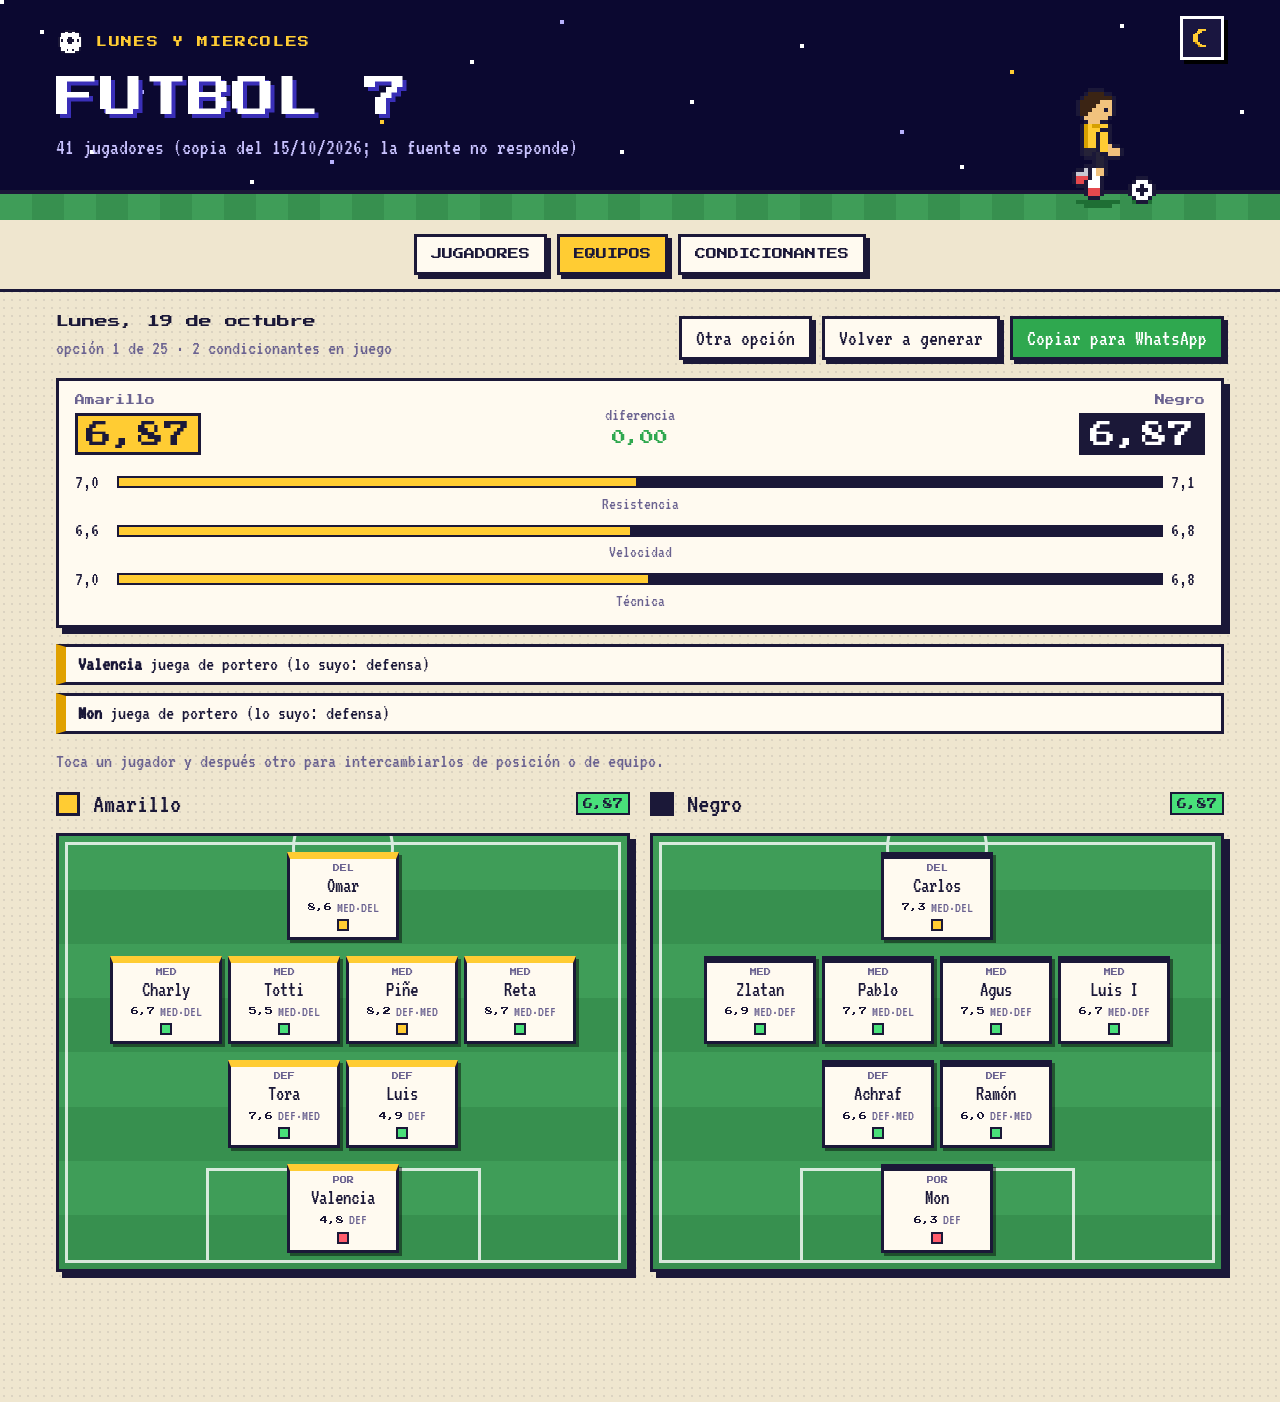
==== pruebas/demo.html @ 02b0b849 "Web de convocatorias y equipos de fútbol 7 - Jugadores leídos de fut7-puntuaciones (con copia de res" ====
<!doctype html>
<meta charset="utf-8">
<title>Demo</title>
<!-- Parámetros: ?p=equipos|jugadores|condicionantes y &tema=oscuro -->
<!-- Deja en el navegador una convocatoria de ejemplo y abre la web. Solo para pruebas. -->
<script src="../js/equipos.js"></script>
<script src="../js/datos.js"></script>
<script src="../js/jugadores_respaldo.js"></script>
<script>
const todos = JUGADORES_RESPALDO.jugadores.map(normalizarJugador);
const convocados = todos.filter(j => !j.nombre.startsWith('Externo')).slice(0, 16);
const ids = convocados.map(j => j.id);
const condicionantes = [
  { id: 1, tipo: 'separar', a: convocados[0].id, b: convocados[1].id },
  { id: 2, tipo: 'juntar', a: convocados[2].id, b: convocados[3].id },
];
const opciones = generarEquipos(convocados, condicionantes, PESOS_DEFECTO).map(({ A, B }) => ({ A, B }));
const param = new URLSearchParams(location.search);
const pestana = param.get('p') || 'equipos';
localStorage.setItem('futbol7.tema', param.get('tema') === 'oscuro' ? 'oscuro' : 'claro');
localStorage.setItem('futbol7.v1', JSON.stringify({
  seleccion: pestana === 'jugadores' ? ids.slice(0, 13) : ids, fecha: '',
  convocatoria: pestana === 'jugadores' ? null : { fecha: '2026-10-19', ids, opciones, indice: 0, equipos: JSON.parse(JSON.stringify(opciones[0])), retocada: false },
  condicionantes, cambiosLocales: true, nombres: { A: 'Amarillo', B: 'Negro' },
}));
location.replace('../index.html#' + pestana);
</script>
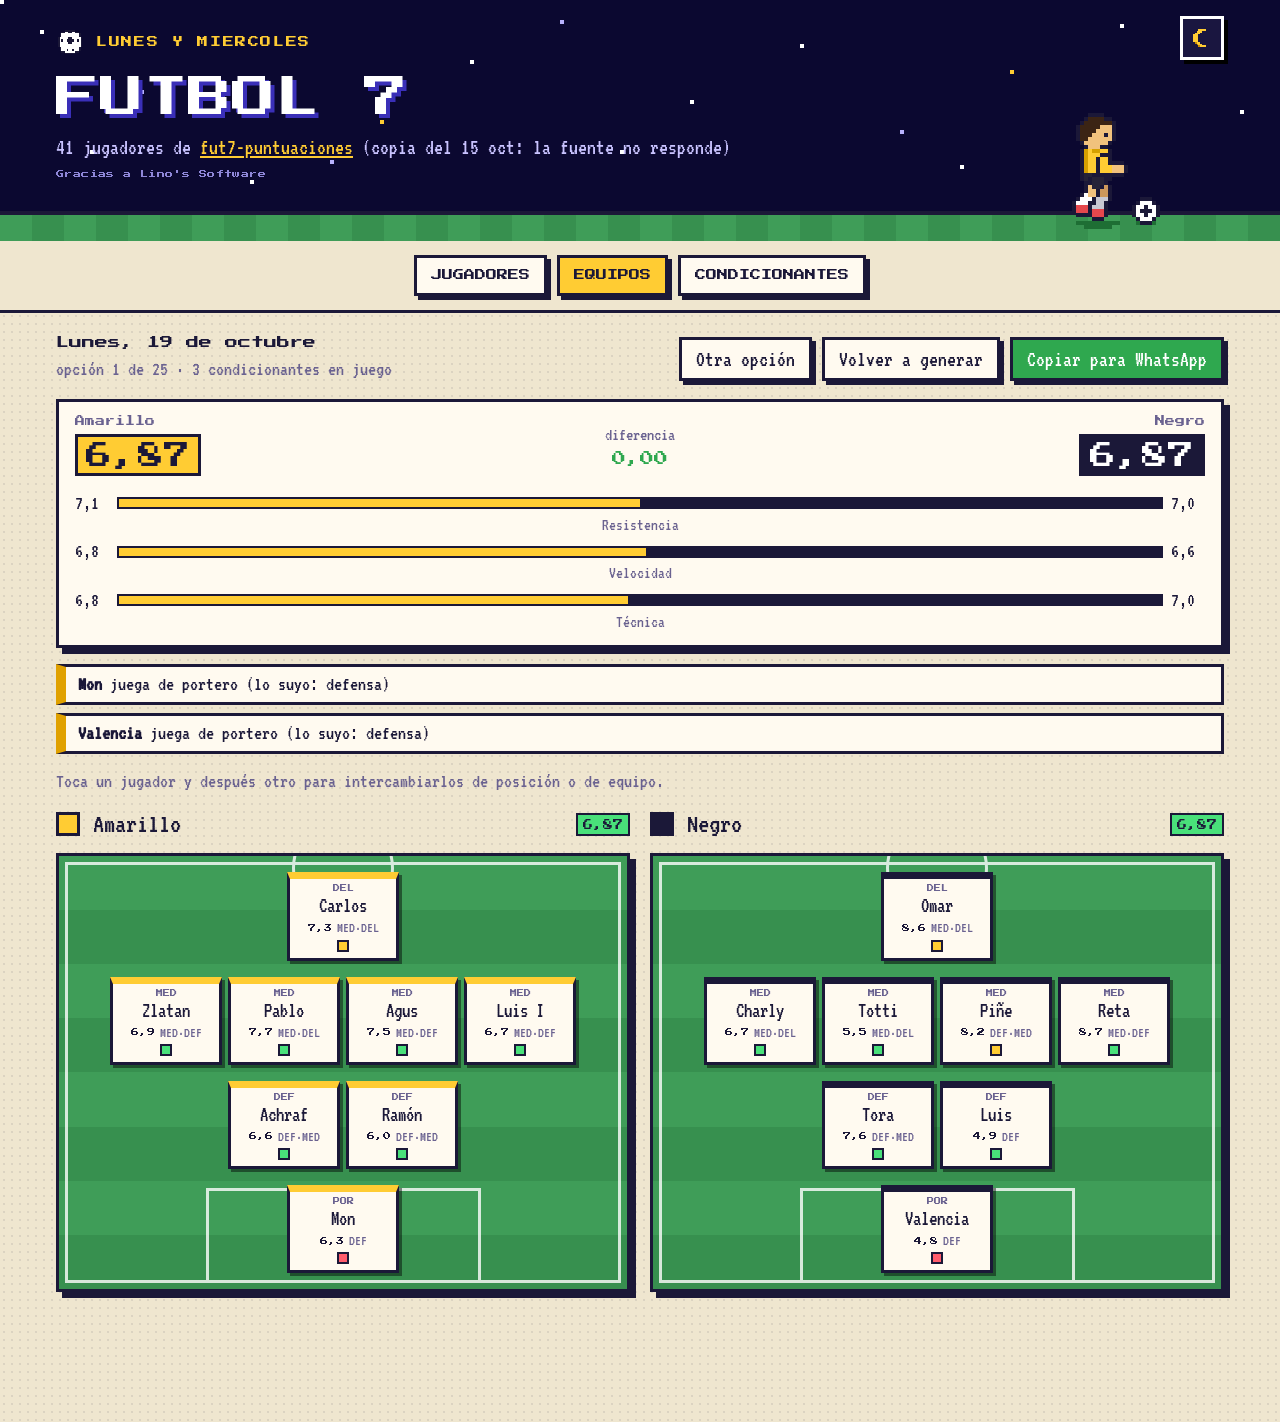
==== commit 47969a73: "Recargar datos, WhatsApp sin medias, agradecimiento y "siempre en el equipo" - Pestaña Jugadores: bo" ====
--- a/pruebas/demo.html
+++ b/pruebas/demo.html
@@ -13,6 +13,7 @@
 const condicionantes = [
   { id: 1, tipo: 'separar', a: convocados[0].id, b: convocados[1].id },
   { id: 2, tipo: 'juntar', a: convocados[2].id, b: convocados[3].id },
+  { id: 3, tipo: 'equipo', a: convocados[4].id, lado: 'A' },
 ];
 const opciones = generarEquipos(convocados, condicionantes, PESOS_DEFECTO).map(({ A, B }) => ({ A, B }));
 const param = new URLSearchParams(location.search);
